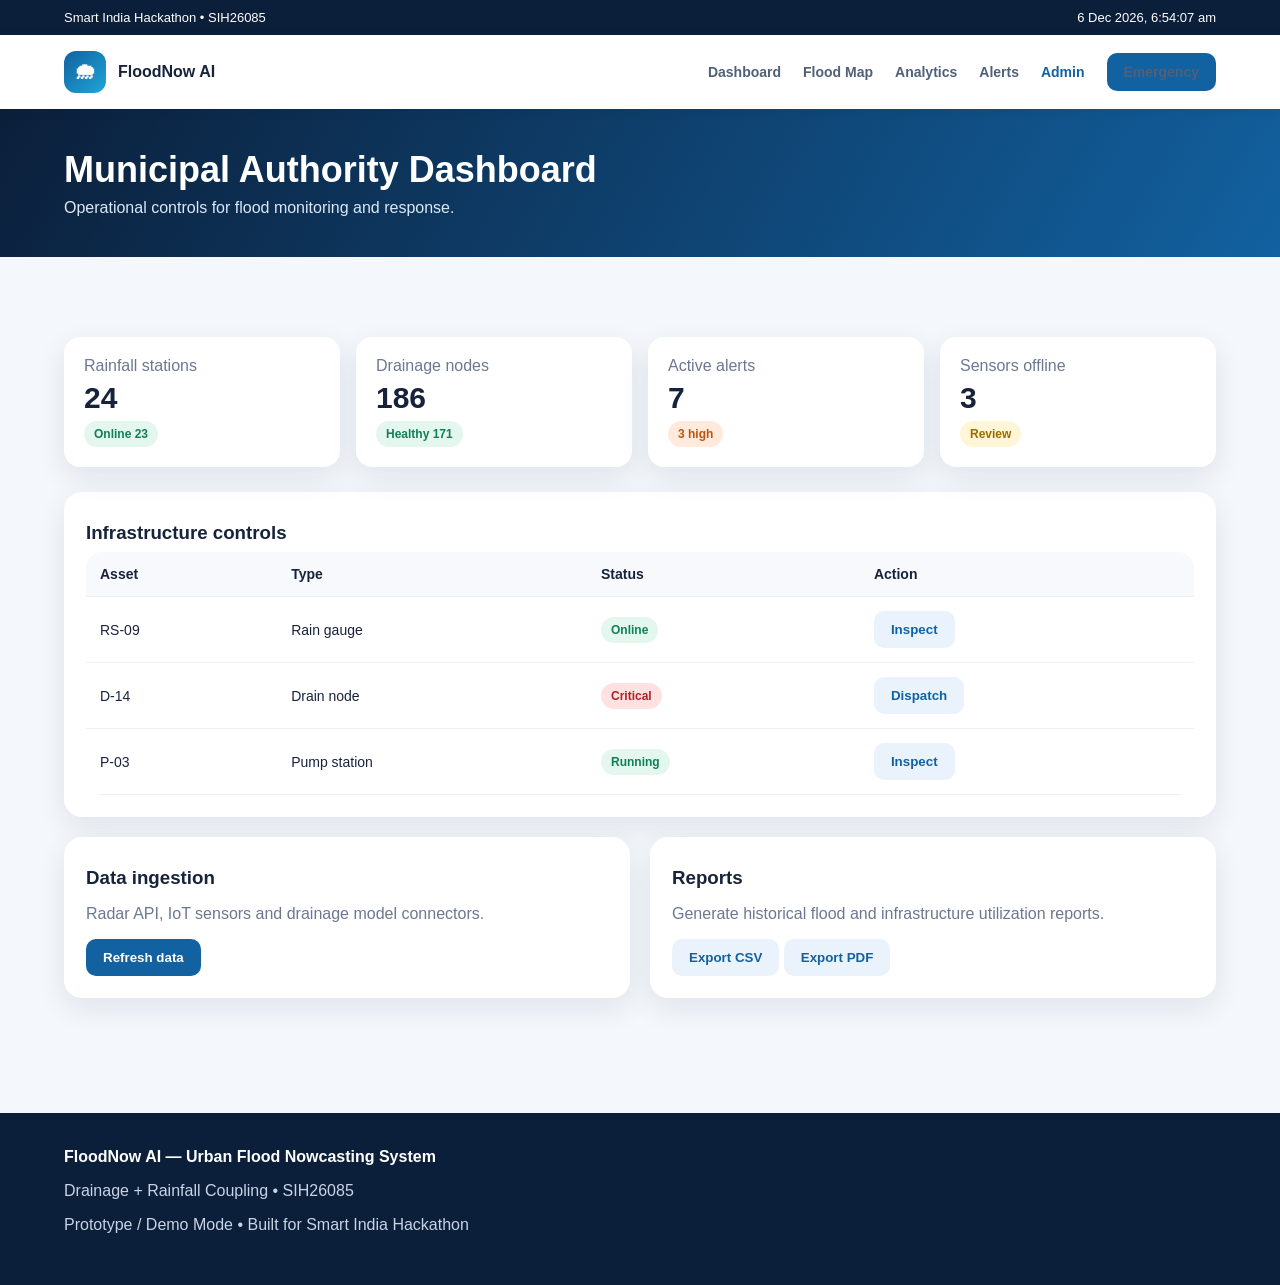
==== admin.html @ fef53462 "first commit" ====
<!doctype html><html lang="en"><head><meta charset="utf-8"><meta name="viewport" content="width=device-width,initial-scale=1"><title>Admin Dashboard | FloodNow AI</title><link rel="stylesheet" href="styles.css"></head><body>
<div class="topbar"><span>Smart India Hackathon • SIH26085</span><span data-clock></span></div>
<nav class="navbar"><a class="brand" href="index.html"><span class="brand-mark">🌧</span><span>FloodNow AI</span></a>
<div class="navlinks">
<a class="" href="dashboard.html">Dashboard</a>
<a class="" href="map.html">Flood Map</a>
<a class="" href="analytics.html">Analytics</a>
<a class="" href="alerts.html">Alerts</a>
<a class="active" href="admin.html">Admin</a>
<a class="btn" href="emergency.html">Emergency</a></div></nav>

<div class="page-head"><div class="container"><h1>Municipal Authority Dashboard</h1><p>Operational controls for flood monitoring and response.</p></div></div>
<main class="container section"><div class="stats"><div class="stat"><span class="muted">Rainfall stations</span><div class="value">24</div><span class="badge low">Online 23</span></div><div class="stat"><span class="muted">Drainage nodes</span><div class="value">186</div><span class="badge low">Healthy 171</span></div><div class="stat"><span class="muted">Active alerts</span><div class="value">7</div><span class="badge high">3 high</span></div><div class="stat"><span class="muted">Sensors offline</span><div class="value">3</div><span class="badge moderate">Review</span></div></div>
<div class="card"><h3>Infrastructure controls</h3><table class="table"><tr><th>Asset</th><th>Type</th><th>Status</th><th>Action</th></tr><tr><td>RS-09</td><td>Rain gauge</td><td><span class="badge low">Online</span></td><td><button class="btn secondary">Inspect</button></td></tr><tr><td>D-14</td><td>Drain node</td><td><span class="badge critical">Critical</span></td><td><button class="btn secondary">Dispatch</button></td></tr><tr><td>P-03</td><td>Pump station</td><td><span class="badge low">Running</span></td><td><button class="btn secondary">Inspect</button></td></tr></table></div>
<div class="two" style="margin-top:20px"><div class="card"><h3>Data ingestion</h3><p class="muted">Radar API, IoT sensors and drainage model connectors.</p><button class="btn" data-refresh>Refresh data</button></div><div class="card"><h3>Reports</h3><p class="muted">Generate historical flood and infrastructure utilization reports.</p><button class="btn secondary">Export CSV</button> <button class="btn secondary">Export PDF</button></div></div></main>
<footer class="footer"><div class="container"><strong>FloodNow AI — Urban Flood Nowcasting System</strong><p>Drainage + Rainfall Coupling • SIH26085</p><p>Prototype / Demo Mode • Built for Smart India Hackathon</p></div></footer><script src="script.js"></script></body></html>
---- styles.css ----
:root{--navy:#0b1f3a;--blue:#1261a0;--cyan:#1ea7d7;--bg:#f4f7fb;--card:#fff;--text:#17233b;--muted:#6b7890;--green:#1fa774;--yellow:#e7ad21;--orange:#ee7b24;--red:#d83a3a;--shadow:0 10px 30px rgba(20,44,80,.09)}
*{box-sizing:border-box}body{margin:0;font-family:Inter,Segoe UI,Arial,sans-serif;background:var(--bg);color:var(--text)}a{text-decoration:none;color:inherit}.topbar{background:var(--navy);color:#fff;padding:10px 5%;display:flex;justify-content:space-between;font-size:13px}.navbar{background:#fff;display:flex;align-items:center;justify-content:space-between;padding:16px 5%;box-shadow:0 2px 12px #0000000d;position:sticky;top:0;z-index:20}.brand{display:flex;align-items:center;gap:12px;font-weight:800}.brand-mark{width:42px;height:42px;border-radius:12px;background:linear-gradient(135deg,var(--blue),var(--cyan));display:grid;place-items:center;color:#fff;font-size:22px}.navlinks{display:flex;gap:22px;align-items:center}.navlinks a{color:#506078;font-weight:600;font-size:14px}.navlinks a:hover,.navlinks .active{color:var(--blue)}.btn{display:inline-block;border:0;border-radius:10px;padding:11px 17px;background:var(--blue);color:#fff;font-weight:700;cursor:pointer}.btn.secondary{background:#eaf3fb;color:var(--blue)}.container{width:min(1180px,90%);margin:auto}.hero{padding:65px 0;display:grid;grid-template-columns:1.05fr .95fr;gap:40px;align-items:center}.eyebrow{color:var(--blue);font-weight:800;letter-spacing:.08em;text-transform:uppercase;font-size:13px}.hero h1{font-size:52px;line-height:1.05;margin:12px 0}.hero h1 span{color:var(--blue)}.hero p{font-size:18px;line-height:1.7;color:var(--muted)}.hero-actions{display:flex;gap:12px;margin-top:25px}.hero-art{background:#dceffc;border-radius:28px;padding:20px;box-shadow:var(--shadow)}.hero-art img{width:100%;display:block}.section{padding:55px 0}.section h2{font-size:32px;margin:0 0 10px}.section-lead{color:var(--muted);max-width:700px;line-height:1.6}.grid3{display:grid;grid-template-columns:repeat(3,1fr);gap:18px}.grid4{display:grid;grid-template-columns:repeat(4,1fr);gap:18px}.card{background:var(--card);border-radius:18px;padding:22px;box-shadow:var(--shadow)}.card h3{margin:8px 0}.icon{font-size:30px}.muted{color:var(--muted)}.page-head{background:linear-gradient(120deg,#0b1f3a,#1261a0);color:#fff;padding:40px 0}.page-head h1{margin:0 0 8px;font-size:36px}.page-head p{margin:0;color:#dce9f6}.stats{display:grid;grid-template-columns:repeat(4,1fr);gap:16px;margin:25px 0}.stat{background:#fff;padding:20px;border-radius:16px;box-shadow:var(--shadow)}.stat .value{font-size:30px;font-weight:800;margin:6px 0}.badge{display:inline-block;border-radius:999px;padding:6px 10px;font-size:12px;font-weight:800}.low{background:#e3f7ee;color:#137e58}.moderate{background:#fff5d7;color:#9a6c00}.high{background:#ffeadc;color:#bd5415}.critical{background:#ffe1e1;color:#ad2222}.layout{display:grid;grid-template-columns:2fr 1fr;gap:20px}.mapbox{min-height:430px;border-radius:18px;overflow:hidden;background:#d8ecf7 url('assets/city-map.svg') center/cover no-repeat;position:relative}.map-label{position:absolute;background:#fff;padding:9px 12px;border-radius:10px;box-shadow:var(--shadow);font-size:12px;font-weight:800}.l1{top:22%;left:18%}.l2{top:54%;left:48%}.l3{top:30%;right:15%}.l4{bottom:15%;left:30%}.table{width:100%;border-collapse:collapse;background:#fff;border-radius:16px;overflow:hidden}.table th,.table td{padding:14px;border-bottom:1px solid #edf0f5;text-align:left;font-size:14px}.table th{background:#f7f9fc}.bar{height:9px;background:#edf1f5;border-radius:99px;overflow:hidden}.bar span{display:block;height:100%;border-radius:99px;background:linear-gradient(90deg,var(--cyan),var(--blue))}.chart{height:230px;display:flex;align-items:end;gap:9px;padding:15px 5px;border-bottom:1px solid #e7ebf1}.barcol{flex:1;background:linear-gradient(to top,#1e79bd,#63c8e9);border-radius:7px 7px 0 0;min-height:12px;position:relative}.barcol small{position:absolute;top:-20px;width:100%;text-align:center;color:var(--muted)}.timeline{display:grid;grid-template-columns:repeat(4,1fr);gap:10px}.timebox{padding:18px;background:#f7f9fc;border-radius:14px;text-align:center}.timebox strong{display:block;font-size:24px;margin:8px}.alert{padding:16px;border-left:5px solid var(--orange);background:#fff;border-radius:12px;margin-bottom:12px;box-shadow:var(--shadow)}.alert.critical{border-left-color:var(--red);background:#fff}.footer{background:var(--navy);color:#c8d4e5;padding:35px 0;margin-top:60px}.footer strong{color:#fff}.two{display:grid;grid-template-columns:1fr 1fr;gap:20px}.feature-img{width:100%;border-radius:14px}.step{display:flex;gap:15px;align-items:flex-start}.step-num{min-width:34px;height:34px;border-radius:50%;background:#e6f3fb;color:var(--blue);display:grid;place-items:center;font-weight:800}.notice{background:#eaf5ff;border:1px solid #cde7fa;padding:15px;border-radius:12px;color:#20557d}.search{padding:11px 14px;border:1px solid #dbe2ec;border-radius:10px;width:100%}@media(max-width:900px){.hero,.layout,.two{grid-template-columns:1fr}.grid4{grid-template-columns:repeat(2,1fr)}.stats{grid-template-columns:repeat(2,1fr)}.navlinks{display:none}.hero h1{font-size:40px}}@media(max-width:560px){.grid3,.grid4,.stats{grid-template-columns:1fr}.hero{padding:35px 0}.hero-actions{flex-direction:column}}
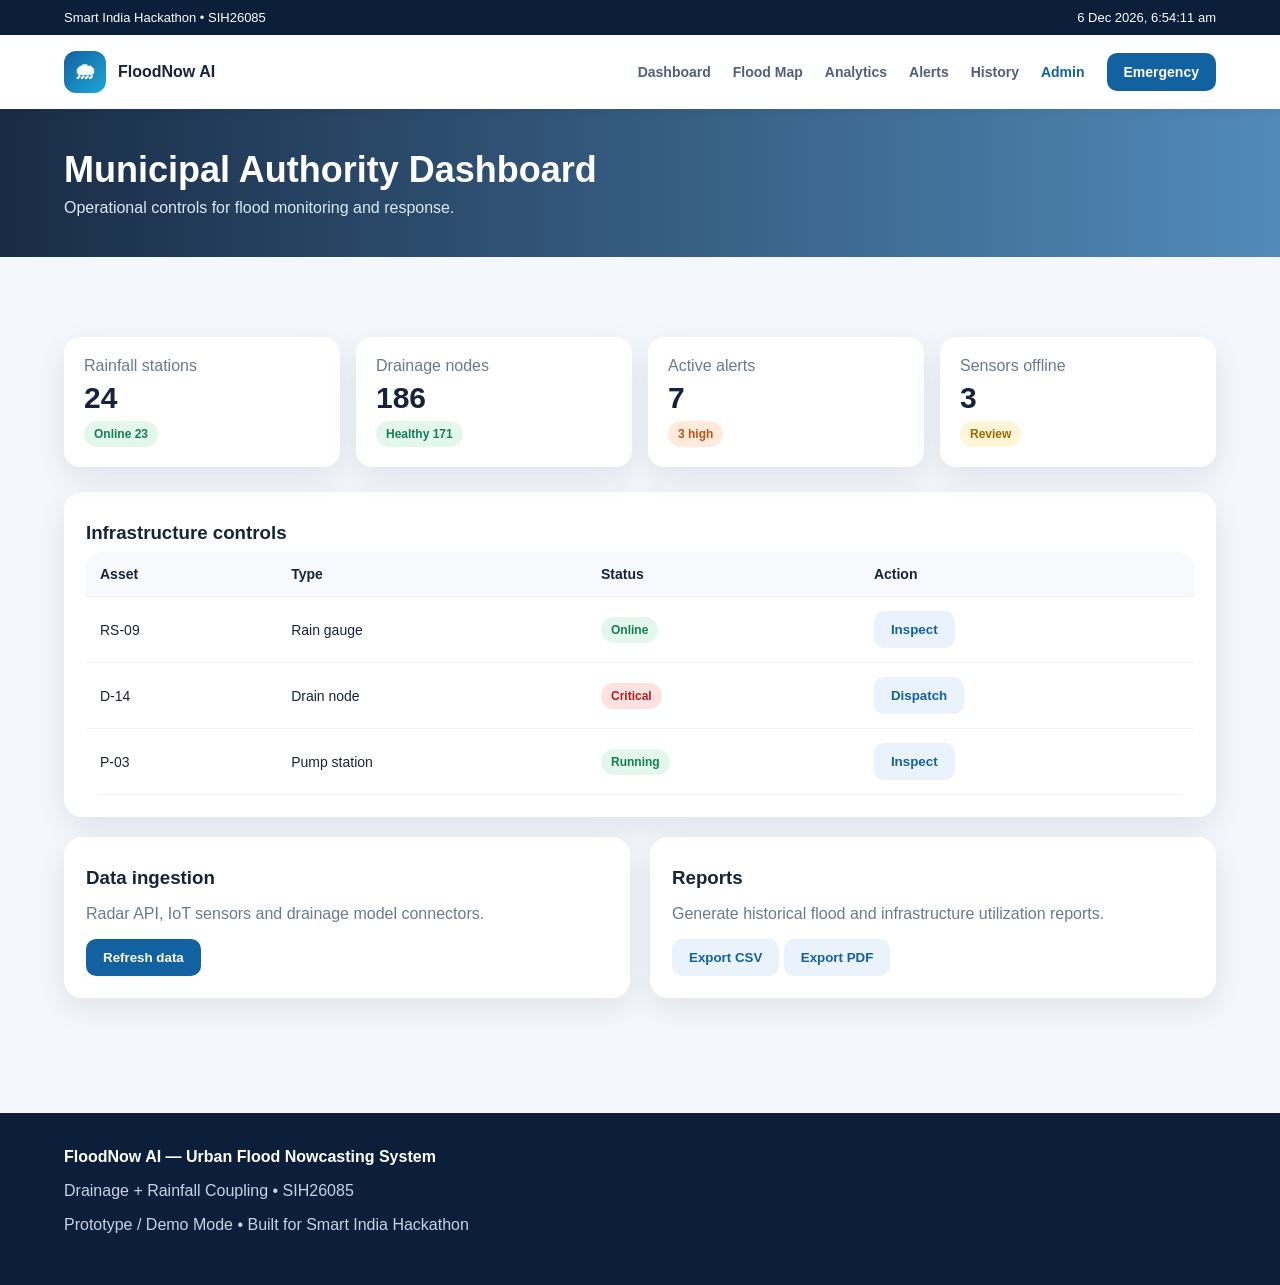
==== commit 6b55bd50: "Refactor HTML structure and improve accessibility across all pages; enhance JavaScript functionality" ====
--- a/admin.html
+++ b/admin.html
@@ -1,16 +1,122 @@
-<!doctype html><html lang="en"><head><meta charset="utf-8"><meta name="viewport" content="width=device-width,initial-scale=1"><title>Admin Dashboard | FloodNow AI</title><link rel="stylesheet" href="styles.css"></head><body>
-<div class="topbar"><span>Smart India Hackathon • SIH26085</span><span data-clock></span></div>
-<nav class="navbar"><a class="brand" href="index.html"><span class="brand-mark">🌧</span><span>FloodNow AI</span></a>
-<div class="navlinks">
-<a class="" href="dashboard.html">Dashboard</a>
-<a class="" href="map.html">Flood Map</a>
-<a class="" href="analytics.html">Analytics</a>
-<a class="" href="alerts.html">Alerts</a>
-<a class="active" href="admin.html">Admin</a>
-<a class="btn" href="emergency.html">Emergency</a></div></nav>
+<!doctype html>
+<html lang="en">
+	<head>
+		<meta charset="utf-8" />
+		<meta name="viewport" content="width=device-width,initial-scale=1" />
+		<title>Admin Dashboard | FloodNow AI</title>
+		<link rel="stylesheet" href="styles.css" />
+	</head>
+	<body>
+		<div class="topbar">
+			<span>Smart India Hackathon • SIH26085</span
+			><span data-clock></span>
+		</div>
+		<nav class="navbar">
+			<a class="brand" href="index.html"
+				><span class="brand-mark">🌧</span><span>FloodNow AI</span></a
+			><button
+				class="menu-button"
+				data-menu
+				aria-label="Open navigation"
+				aria-expanded="false"
+			>
+				☰
+			</button>
+			<div class="navlinks">
+				<a class="" href="dashboard.html">Dashboard</a>
+				<a class="" href="map.html">Flood Map</a>
+				<a class="" href="analytics.html">Analytics</a>
+				<a class="" href="alerts.html">Alerts</a
+				><a class="" href="history.html">History</a>
+				<a class="active" href="admin.html">Admin</a>
+				<a class="btn" href="emergency.html">Emergency</a>
+			</div>
+		</nav>
 
-<div class="page-head"><div class="container"><h1>Municipal Authority Dashboard</h1><p>Operational controls for flood monitoring and response.</p></div></div>
-<main class="container section"><div class="stats"><div class="stat"><span class="muted">Rainfall stations</span><div class="value">24</div><span class="badge low">Online 23</span></div><div class="stat"><span class="muted">Drainage nodes</span><div class="value">186</div><span class="badge low">Healthy 171</span></div><div class="stat"><span class="muted">Active alerts</span><div class="value">7</div><span class="badge high">3 high</span></div><div class="stat"><span class="muted">Sensors offline</span><div class="value">3</div><span class="badge moderate">Review</span></div></div>
-<div class="card"><h3>Infrastructure controls</h3><table class="table"><tr><th>Asset</th><th>Type</th><th>Status</th><th>Action</th></tr><tr><td>RS-09</td><td>Rain gauge</td><td><span class="badge low">Online</span></td><td><button class="btn secondary">Inspect</button></td></tr><tr><td>D-14</td><td>Drain node</td><td><span class="badge critical">Critical</span></td><td><button class="btn secondary">Dispatch</button></td></tr><tr><td>P-03</td><td>Pump station</td><td><span class="badge low">Running</span></td><td><button class="btn secondary">Inspect</button></td></tr></table></div>
-<div class="two" style="margin-top:20px"><div class="card"><h3>Data ingestion</h3><p class="muted">Radar API, IoT sensors and drainage model connectors.</p><button class="btn" data-refresh>Refresh data</button></div><div class="card"><h3>Reports</h3><p class="muted">Generate historical flood and infrastructure utilization reports.</p><button class="btn secondary">Export CSV</button> <button class="btn secondary">Export PDF</button></div></div></main>
-<footer class="footer"><div class="container"><strong>FloodNow AI — Urban Flood Nowcasting System</strong><p>Drainage + Rainfall Coupling • SIH26085</p><p>Prototype / Demo Mode • Built for Smart India Hackathon</p></div></footer><script src="script.js"></script></body></html>+		<div class="page-head">
+			<div class="container">
+				<h1>Municipal Authority Dashboard</h1>
+				<p>Operational controls for flood monitoring and response.</p>
+			</div>
+		</div>
+		<main class="container section">
+			<div class="stats">
+				<div class="stat">
+					<span class="muted">Rainfall stations</span>
+					<div class="value">24</div>
+					<span class="badge low">Online 23</span>
+				</div>
+				<div class="stat">
+					<span class="muted">Drainage nodes</span>
+					<div class="value">186</div>
+					<span class="badge low">Healthy 171</span>
+				</div>
+				<div class="stat">
+					<span class="muted">Active alerts</span>
+					<div class="value">7</div>
+					<span class="badge high">3 high</span>
+				</div>
+				<div class="stat">
+					<span class="muted">Sensors offline</span>
+					<div class="value">3</div>
+					<span class="badge moderate">Review</span>
+				</div>
+			</div>
+			<div class="card">
+				<h3>Infrastructure controls</h3>
+				<table class="table">
+					<tr>
+						<th>Asset</th>
+						<th>Type</th>
+						<th>Status</th>
+						<th>Action</th>
+					</tr>
+					<tr>
+						<td>RS-09</td>
+						<td>Rain gauge</td>
+						<td><span class="badge low">Online</span></td>
+						<td><button class="btn secondary">Inspect</button></td>
+					</tr>
+					<tr>
+						<td>D-14</td>
+						<td>Drain node</td>
+						<td><span class="badge critical">Critical</span></td>
+						<td><button class="btn secondary">Dispatch</button></td>
+					</tr>
+					<tr>
+						<td>P-03</td>
+						<td>Pump station</td>
+						<td><span class="badge low">Running</span></td>
+						<td><button class="btn secondary">Inspect</button></td>
+					</tr>
+				</table>
+			</div>
+			<div class="two" style="margin-top: 20px">
+				<div class="card">
+					<h3>Data ingestion</h3>
+					<p class="muted">
+						Radar API, IoT sensors and drainage model connectors.
+					</p>
+					<button class="btn" data-refresh>Refresh data</button>
+				</div>
+				<div class="card">
+					<h3>Reports</h3>
+					<p class="muted">
+						Generate historical flood and infrastructure utilization
+						reports.
+					</p>
+					<button class="btn secondary">Export CSV</button>
+					<button class="btn secondary">Export PDF</button>
+				</div>
+			</div>
+		</main>
+		<footer class="footer">
+			<div class="container">
+				<strong>FloodNow AI — Urban Flood Nowcasting System</strong>
+				<p>Drainage + Rainfall Coupling • SIH26085</p>
+				<p>Prototype / Demo Mode • Built for Smart India Hackathon</p>
+			</div>
+		</footer>
+		<script src="script.js"></script>
+	</body>
+</html>
--- a/styles.css
+++ b/styles.css
@@ -1,3 +1,481 @@
-
-:root{--navy:#0b1f3a;--blue:#1261a0;--cyan:#1ea7d7;--bg:#f4f7fb;--card:#fff;--text:#17233b;--muted:#6b7890;--green:#1fa774;--yellow:#e7ad21;--orange:#ee7b24;--red:#d83a3a;--shadow:0 10px 30px rgba(20,44,80,.09)}
-*{box-sizing:border-box}body{margin:0;font-family:Inter,Segoe UI,Arial,sans-serif;background:var(--bg);color:var(--text)}a{text-decoration:none;color:inherit}.topbar{background:var(--navy);color:#fff;padding:10px 5%;display:flex;justify-content:space-between;font-size:13px}.navbar{background:#fff;display:flex;align-items:center;justify-content:space-between;padding:16px 5%;box-shadow:0 2px 12px #0000000d;position:sticky;top:0;z-index:20}.brand{display:flex;align-items:center;gap:12px;font-weight:800}.brand-mark{width:42px;height:42px;border-radius:12px;background:linear-gradient(135deg,var(--blue),var(--cyan));display:grid;place-items:center;color:#fff;font-size:22px}.navlinks{display:flex;gap:22px;align-items:center}.navlinks a{color:#506078;font-weight:600;font-size:14px}.navlinks a:hover,.navlinks .active{color:var(--blue)}.btn{display:inline-block;border:0;border-radius:10px;padding:11px 17px;background:var(--blue);color:#fff;font-weight:700;cursor:pointer}.btn.secondary{background:#eaf3fb;color:var(--blue)}.container{width:min(1180px,90%);margin:auto}.hero{padding:65px 0;display:grid;grid-template-columns:1.05fr .95fr;gap:40px;align-items:center}.eyebrow{color:var(--blue);font-weight:800;letter-spacing:.08em;text-transform:uppercase;font-size:13px}.hero h1{font-size:52px;line-height:1.05;margin:12px 0}.hero h1 span{color:var(--blue)}.hero p{font-size:18px;line-height:1.7;color:var(--muted)}.hero-actions{display:flex;gap:12px;margin-top:25px}.hero-art{background:#dceffc;border-radius:28px;padding:20px;box-shadow:var(--shadow)}.hero-art img{width:100%;display:block}.section{padding:55px 0}.section h2{font-size:32px;margin:0 0 10px}.section-lead{color:var(--muted);max-width:700px;line-height:1.6}.grid3{display:grid;grid-template-columns:repeat(3,1fr);gap:18px}.grid4{display:grid;grid-template-columns:repeat(4,1fr);gap:18px}.card{background:var(--card);border-radius:18px;padding:22px;box-shadow:var(--shadow)}.card h3{margin:8px 0}.icon{font-size:30px}.muted{color:var(--muted)}.page-head{background:linear-gradient(120deg,#0b1f3a,#1261a0);color:#fff;padding:40px 0}.page-head h1{margin:0 0 8px;font-size:36px}.page-head p{margin:0;color:#dce9f6}.stats{display:grid;grid-template-columns:repeat(4,1fr);gap:16px;margin:25px 0}.stat{background:#fff;padding:20px;border-radius:16px;box-shadow:var(--shadow)}.stat .value{font-size:30px;font-weight:800;margin:6px 0}.badge{display:inline-block;border-radius:999px;padding:6px 10px;font-size:12px;font-weight:800}.low{background:#e3f7ee;color:#137e58}.moderate{background:#fff5d7;color:#9a6c00}.high{background:#ffeadc;color:#bd5415}.critical{background:#ffe1e1;color:#ad2222}.layout{display:grid;grid-template-columns:2fr 1fr;gap:20px}.mapbox{min-height:430px;border-radius:18px;overflow:hidden;background:#d8ecf7 url('assets/city-map.svg') center/cover no-repeat;position:relative}.map-label{position:absolute;background:#fff;padding:9px 12px;border-radius:10px;box-shadow:var(--shadow);font-size:12px;font-weight:800}.l1{top:22%;left:18%}.l2{top:54%;left:48%}.l3{top:30%;right:15%}.l4{bottom:15%;left:30%}.table{width:100%;border-collapse:collapse;background:#fff;border-radius:16px;overflow:hidden}.table th,.table td{padding:14px;border-bottom:1px solid #edf0f5;text-align:left;font-size:14px}.table th{background:#f7f9fc}.bar{height:9px;background:#edf1f5;border-radius:99px;overflow:hidden}.bar span{display:block;height:100%;border-radius:99px;background:linear-gradient(90deg,var(--cyan),var(--blue))}.chart{height:230px;display:flex;align-items:end;gap:9px;padding:15px 5px;border-bottom:1px solid #e7ebf1}.barcol{flex:1;background:linear-gradient(to top,#1e79bd,#63c8e9);border-radius:7px 7px 0 0;min-height:12px;position:relative}.barcol small{position:absolute;top:-20px;width:100%;text-align:center;color:var(--muted)}.timeline{display:grid;grid-template-columns:repeat(4,1fr);gap:10px}.timebox{padding:18px;background:#f7f9fc;border-radius:14px;text-align:center}.timebox strong{display:block;font-size:24px;margin:8px}.alert{padding:16px;border-left:5px solid var(--orange);background:#fff;border-radius:12px;margin-bottom:12px;box-shadow:var(--shadow)}.alert.critical{border-left-color:var(--red);background:#fff}.footer{background:var(--navy);color:#c8d4e5;padding:35px 0;margin-top:60px}.footer strong{color:#fff}.two{display:grid;grid-template-columns:1fr 1fr;gap:20px}.feature-img{width:100%;border-radius:14px}.step{display:flex;gap:15px;align-items:flex-start}.step-num{min-width:34px;height:34px;border-radius:50%;background:#e6f3fb;color:var(--blue);display:grid;place-items:center;font-weight:800}.notice{background:#eaf5ff;border:1px solid #cde7fa;padding:15px;border-radius:12px;color:#20557d}.search{padding:11px 14px;border:1px solid #dbe2ec;border-radius:10px;width:100%}@media(max-width:900px){.hero,.layout,.two{grid-template-columns:1fr}.grid4{grid-template-columns:repeat(2,1fr)}.stats{grid-template-columns:repeat(2,1fr)}.navlinks{display:none}.hero h1{font-size:40px}}@media(max-width:560px){.grid3,.grid4,.stats{grid-template-columns:1fr}.hero{padding:35px 0}.hero-actions{flex-direction:column}}
+:root {
+	--navy: #0b1f3a;
+	--blue: #1261a0;
+	--cyan: #1ea7d7;
+	--bg: #f4f7fb;
+	--card: #fff;
+	--text: #17233b;
+	--muted: #6b7890;
+	--green: #1fa774;
+	--yellow: #e7ad21;
+	--orange: #ee7b24;
+	--red: #d83a3a;
+	--shadow: 0 10px 30px rgba(20, 44, 80, 0.09);
+}
+* {
+	box-sizing: border-box;
+}
+body {
+	margin: 0;
+	font-family:
+		Inter,
+		Segoe UI,
+		Arial,
+		sans-serif;
+	background: var(--bg);
+	color: var(--text);
+}
+a {
+	text-decoration: none;
+	color: inherit;
+}
+.topbar {
+	background: var(--navy);
+	color: #fff;
+	padding: 10px 5%;
+	display: flex;
+	justify-content: space-between;
+	font-size: 13px;
+}
+.navbar {
+	background: #fff;
+	display: flex;
+	align-items: center;
+	justify-content: space-between;
+	padding: 16px 5%;
+	box-shadow: 0 2px 12px #0000000d;
+	position: sticky;
+	top: 0;
+	z-index: 20;
+}
+.brand {
+	display: flex;
+	align-items: center;
+	gap: 12px;
+	font-weight: 800;
+}
+.brand-mark {
+	width: 42px;
+	height: 42px;
+	border-radius: 12px;
+	background: linear-gradient(135deg, var(--blue), var(--cyan));
+	display: grid;
+	place-items: center;
+	color: #fff;
+	font-size: 22px;
+}
+.navlinks {
+	display: flex;
+	gap: 22px;
+	align-items: center;
+}
+.navlinks a {
+	color: #506078;
+	font-weight: 600;
+	font-size: 14px;
+}
+.navlinks a:hover,
+.navlinks .active {
+	color: var(--blue);
+}
+.navlinks a.btn {
+	color: #fff;
+}
+.btn {
+	display: inline-block;
+	border: 0;
+	border-radius: 10px;
+	padding: 11px 17px;
+	background: var(--blue);
+	color: #fff;
+	font-weight: 700;
+	cursor: pointer;
+}
+.btn.secondary {
+	background: #eaf3fb;
+	color: var(--blue);
+}
+.container {
+	width: min(1180px, 90%);
+	margin: auto;
+}
+.hero {
+	padding: 65px 0;
+	display: grid;
+	grid-template-columns: 1.05fr 0.95fr;
+	gap: 40px;
+	align-items: center;
+}
+.eyebrow {
+	color: var(--blue);
+	font-weight: 800;
+	letter-spacing: 0.08em;
+	text-transform: uppercase;
+	font-size: 13px;
+}
+.hero h1 {
+	font-size: 52px;
+	line-height: 1.05;
+	margin: 12px 0;
+}
+.hero h1 span {
+	color: var(--blue);
+}
+.hero p {
+	font-size: 18px;
+	line-height: 1.7;
+	color: var(--muted);
+}
+.hero-actions {
+	display: flex;
+	gap: 12px;
+	margin-top: 25px;
+}
+.hero-art {
+	background: #dceffc;
+	border-radius: 28px;
+	padding: 20px;
+	box-shadow: var(--shadow);
+}
+.hero-art img {
+	width: 100%;
+	display: block;
+}
+.section {
+	padding: 55px 0;
+}
+.section h2 {
+	font-size: 32px;
+	margin: 0 0 10px;
+}
+.section-lead {
+	color: var(--muted);
+	max-width: 700px;
+	line-height: 1.6;
+}
+.grid3 {
+	display: grid;
+	grid-template-columns: repeat(3, 1fr);
+	gap: 18px;
+}
+.grid4 {
+	display: grid;
+	grid-template-columns: repeat(4, 1fr);
+	gap: 18px;
+}
+.card {
+	background: var(--card);
+	border-radius: 18px;
+	padding: 22px;
+	box-shadow: var(--shadow);
+}
+.card h3 {
+	margin: 8px 0;
+}
+.icon {
+	font-size: 30px;
+}
+.muted {
+	color: var(--muted);
+}
+.page-head {
+	background:
+		linear-gradient(90deg, rgba(11, 31, 58, 0.94), rgba(18, 97, 160, 0.72)),
+		url('https://images.unsplash.com/photo-1547683905-f686c7f17ab2?auto=format&fit=crop&w=1800&q=80')
+			center/cover;
+	color: #fff;
+	padding: 40px 0;
+}
+.page-head h1 {
+	margin: 0 0 8px;
+	font-size: 36px;
+}
+.page-head p {
+	margin: 0;
+	color: #dce9f6;
+}
+.stats {
+	display: grid;
+	grid-template-columns: repeat(4, 1fr);
+	gap: 16px;
+	margin: 25px 0;
+}
+.stat {
+	background: #fff;
+	padding: 20px;
+	border-radius: 16px;
+	box-shadow: var(--shadow);
+}
+.stat .value {
+	font-size: 30px;
+	font-weight: 800;
+	margin: 6px 0;
+}
+.badge {
+	display: inline-block;
+	border-radius: 999px;
+	padding: 6px 10px;
+	font-size: 12px;
+	font-weight: 800;
+}
+.low {
+	background: #e3f7ee;
+	color: #137e58;
+}
+.moderate {
+	background: #fff5d7;
+	color: #9a6c00;
+}
+.high {
+	background: #ffeadc;
+	color: #bd5415;
+}
+.critical {
+	background: #ffe1e1;
+	color: #ad2222;
+}
+.layout {
+	display: grid;
+	grid-template-columns: 2fr 1fr;
+	gap: 20px;
+}
+.mapbox {
+	min-height: 430px;
+	border-radius: 18px;
+	overflow: hidden;
+	background: #d8ecf7 url('assets/city-map.svg') center/cover no-repeat;
+	position: relative;
+}
+.map-label {
+	position: absolute;
+	background: #fff;
+	padding: 9px 12px;
+	border-radius: 10px;
+	box-shadow: var(--shadow);
+	font-size: 12px;
+	font-weight: 800;
+}
+.l1 {
+	top: 22%;
+	left: 18%;
+}
+.l2 {
+	top: 54%;
+	left: 48%;
+}
+.l3 {
+	top: 30%;
+	right: 15%;
+}
+.l4 {
+	bottom: 15%;
+	left: 30%;
+}
+.table {
+	width: 100%;
+	border-collapse: collapse;
+	background: #fff;
+	border-radius: 16px;
+	overflow: hidden;
+}
+.table th,
+.table td {
+	padding: 14px;
+	border-bottom: 1px solid #edf0f5;
+	text-align: left;
+	font-size: 14px;
+}
+.table th {
+	background: #f7f9fc;
+}
+.bar {
+	height: 9px;
+	background: #edf1f5;
+	border-radius: 99px;
+	overflow: hidden;
+}
+.bar span {
+	display: block;
+	height: 100%;
+	border-radius: 99px;
+	background: linear-gradient(90deg, var(--cyan), var(--blue));
+}
+.chart {
+	height: 230px;
+	display: flex;
+	align-items: end;
+	gap: 9px;
+	padding: 15px 5px;
+	border-bottom: 1px solid #e7ebf1;
+}
+.barcol {
+	flex: 1;
+	background: linear-gradient(to top, #1e79bd, #63c8e9);
+	border-radius: 7px 7px 0 0;
+	min-height: 12px;
+	position: relative;
+}
+.barcol small {
+	position: absolute;
+	top: -20px;
+	width: 100%;
+	text-align: center;
+	color: var(--muted);
+}
+.timeline {
+	display: grid;
+	grid-template-columns: repeat(4, 1fr);
+	gap: 10px;
+}
+.timebox {
+	padding: 18px;
+	background: #f7f9fc;
+	border-radius: 14px;
+	text-align: center;
+}
+.timebox strong {
+	display: block;
+	font-size: 24px;
+	margin: 8px;
+}
+.alert {
+	padding: 16px;
+	border-left: 5px solid var(--orange);
+	background: #fff;
+	border-radius: 12px;
+	margin-bottom: 12px;
+	box-shadow: var(--shadow);
+}
+.alert.critical {
+	border-left-color: var(--red);
+	background: #fff;
+}
+.footer {
+	background: var(--navy);
+	color: #c8d4e5;
+	padding: 35px 0;
+	margin-top: 60px;
+}
+.footer strong {
+	color: #fff;
+}
+.two {
+	display: grid;
+	grid-template-columns: 1fr 1fr;
+	gap: 20px;
+}
+.feature-img {
+	width: 100%;
+	border-radius: 14px;
+}
+.context-photo {
+	display: block;
+	width: 100%;
+	height: 230px;
+	object-fit: cover;
+	border-radius: 14px;
+}
+.step {
+	display: flex;
+	gap: 15px;
+	align-items: flex-start;
+}
+.step-num {
+	min-width: 34px;
+	height: 34px;
+	border-radius: 50%;
+	background: #e6f3fb;
+	color: var(--blue);
+	display: grid;
+	place-items: center;
+	font-weight: 800;
+}
+.notice {
+	background: #eaf5ff;
+	border: 1px solid #cde7fa;
+	padding: 15px;
+	border-radius: 12px;
+	color: #20557d;
+}
+.search {
+	padding: 11px 14px;
+	border: 1px solid #dbe2ec;
+	border-radius: 10px;
+	width: 100%;
+}
+.menu-button {
+	display: none;
+	border: 0;
+	background: transparent;
+	color: var(--blue);
+	font-size: 25px;
+	cursor: pointer;
+}
+@media (max-width: 900px) {
+	.hero,
+	.layout,
+	.two {
+		grid-template-columns: 1fr;
+	}
+	.grid4 {
+		grid-template-columns: repeat(2, 1fr);
+	}
+	.stats {
+		grid-template-columns: repeat(2, 1fr);
+	}
+	.hero h1 {
+		font-size: 40px;
+	}
+	.menu-button {
+		display: block;
+	}
+	.navlinks {
+		display: none;
+		position: absolute;
+		top: 75px;
+		left: 0;
+		right: 0;
+		background: #fff;
+		padding: 15px 5%;
+		box-shadow: var(--shadow);
+		flex-direction: column;
+		align-items: stretch;
+		gap: 14px;
+	}
+	.navlinks.open {
+		display: flex;
+	}
+	.navlinks .btn {
+		text-align: center;
+	}
+}
+.sr-only {
+	position: absolute;
+	width: 1px;
+	height: 1px;
+	padding: 0;
+	margin: -1px;
+	overflow: hidden;
+	clip: rect(0, 0, 0, 0);
+	white-space: nowrap;
+	border: 0;
+}
+button:focus-visible,
+a:focus-visible,
+input:focus-visible {
+	outline: 3px solid var(--cyan);
+	outline-offset: 2px;
+}
+@media (max-width: 560px) {
+	.grid3,
+	.grid4,
+	.stats {
+		grid-template-columns: 1fr;
+	}
+	.hero {
+		padding: 35px 0;
+	}
+	.hero-actions {
+		flex-direction: column;
+	}
+}
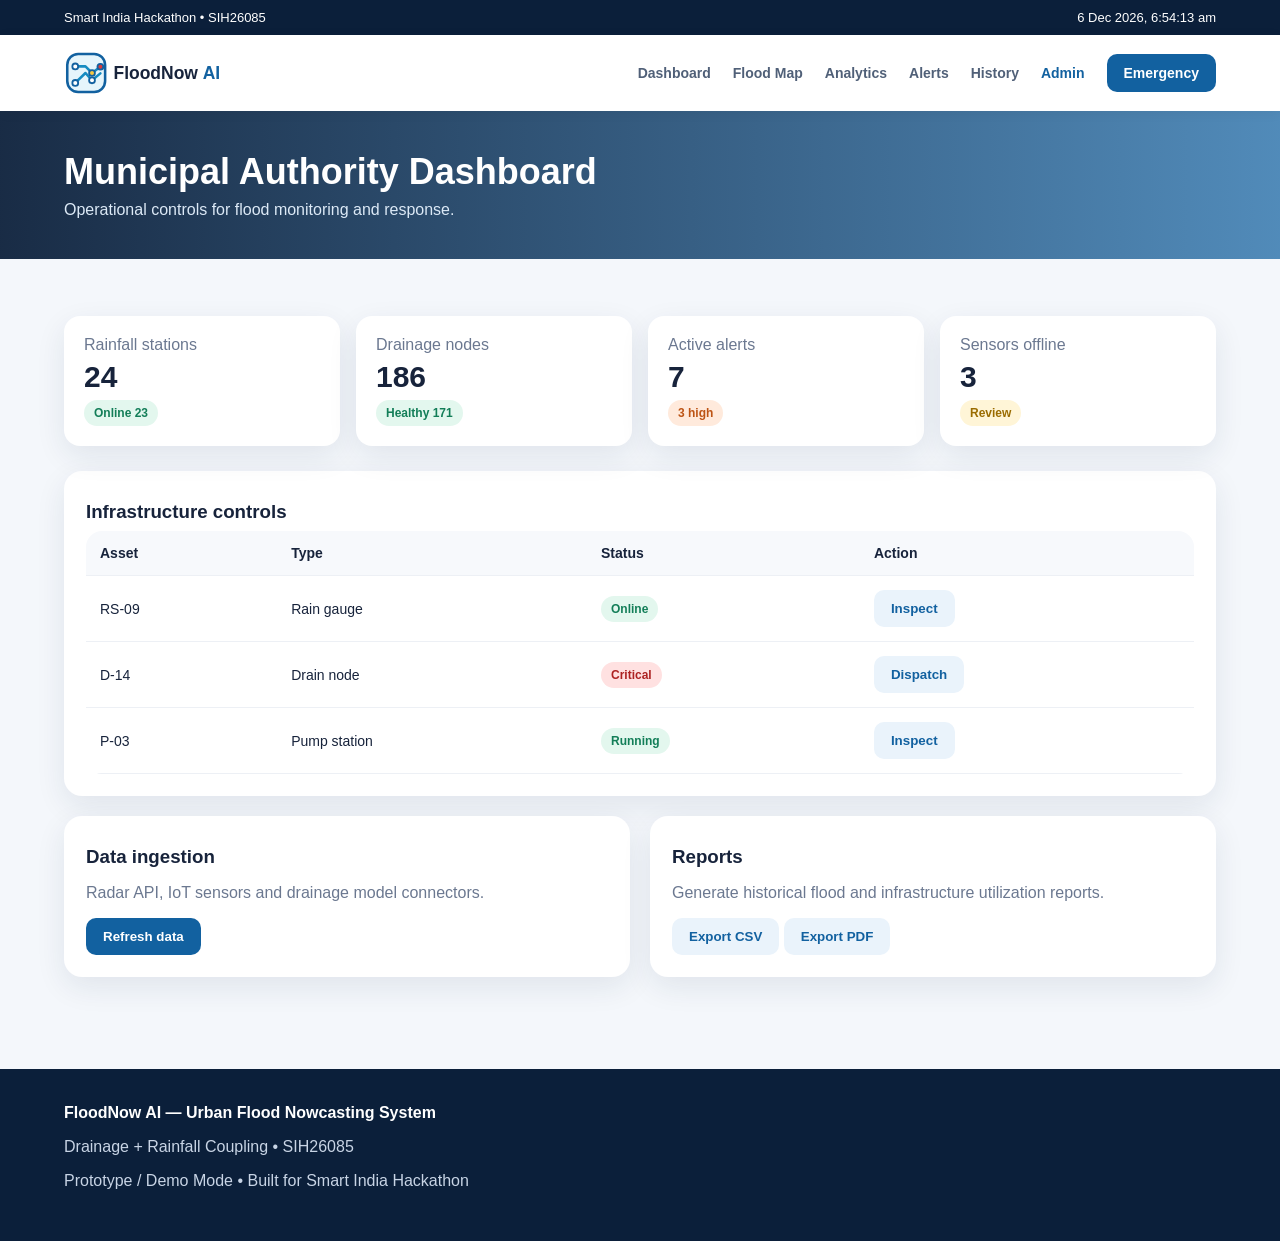
==== commit b81195e3: "updated the logo and added the images in index.html file" ====
--- a/admin.html
+++ b/admin.html
@@ -13,7 +13,10 @@
 		</div>
 		<nav class="navbar">
 			<a class="brand" href="index.html"
-				><span class="brand-mark">🌧</span><span>FloodNow AI</span></a
+				><img
+					class="brand-mark"
+					src="assets/logo-network.svg"
+					alt="FloodNow AI drainage network logo" /></a
 			><button
 				class="menu-button"
 				data-menu
--- a/styles.css
+++ b/styles.css
@@ -55,14 +55,11 @@
 	font-weight: 800;
 }
 .brand-mark {
-	width: 42px;
-	height: 42px;
-	border-radius: 12px;
-	background: linear-gradient(135deg, var(--blue), var(--cyan));
-	display: grid;
-	place-items: center;
-	color: #fff;
-	font-size: 22px;
+	width: 190px;
+	height: 44px;
+	display: block;
+	flex: 0 0 auto;
+	object-fit: contain;
 }
 .navlinks {
 	display: flex;
@@ -142,7 +139,7 @@
 	display: block;
 }
 .section {
-	padding: 55px 0;
+	padding: 32px 0;
 }
 .section h2 {
 	font-size: 32px;
@@ -159,6 +156,11 @@
 	gap: 18px;
 }
 .grid4 {
+	display: grid;
+	grid-template-columns: repeat(4, 1fr);
+	gap: 18px;
+}
+.intelligence-grid {
 	display: grid;
 	grid-template-columns: repeat(4, 1fr);
 	gap: 18px;
@@ -368,11 +370,39 @@
 	width: 100%;
 	border-radius: 14px;
 }
+.gallery-grid {
+	display: grid;
+	grid-template-columns: repeat(3, 1fr);
+	gap: 18px;
+	margin-top: 25px;
+}
+.gallery-item {
+	margin: 0;
+	background: var(--card);
+	border-radius: 18px;
+	padding: 12px;
+	box-shadow: var(--shadow);
+}
+.gallery-item img {
+	display: block;
+	width: 100%;
+	height: 210px;
+	object-fit: cover;
+	border-radius: 12px;
+}
+.gallery-item figcaption {
+	padding: 14px 8px 6px;
+	color: var(--text);
+	font-weight: 700;
+	line-height: 1.4;
+}
 .context-photo {
 	display: block;
 	width: 100%;
-	height: 230px;
+	height: clamp(280px, 32vw, 500px);
 	object-fit: cover;
+	object-position: center;
+	background: #dff3ff;
 	border-radius: 14px;
 }
 .step {
@@ -418,6 +448,9 @@
 		grid-template-columns: 1fr;
 	}
 	.grid4 {
+		grid-template-columns: repeat(2, 1fr);
+	}
+	.intelligence-grid {
 		grid-template-columns: repeat(2, 1fr);
 	}
 	.stats {
@@ -469,6 +502,8 @@
 @media (max-width: 560px) {
 	.grid3,
 	.grid4,
+	.intelligence-grid,
+	.gallery-grid,
 	.stats {
 		grid-template-columns: 1fr;
 	}
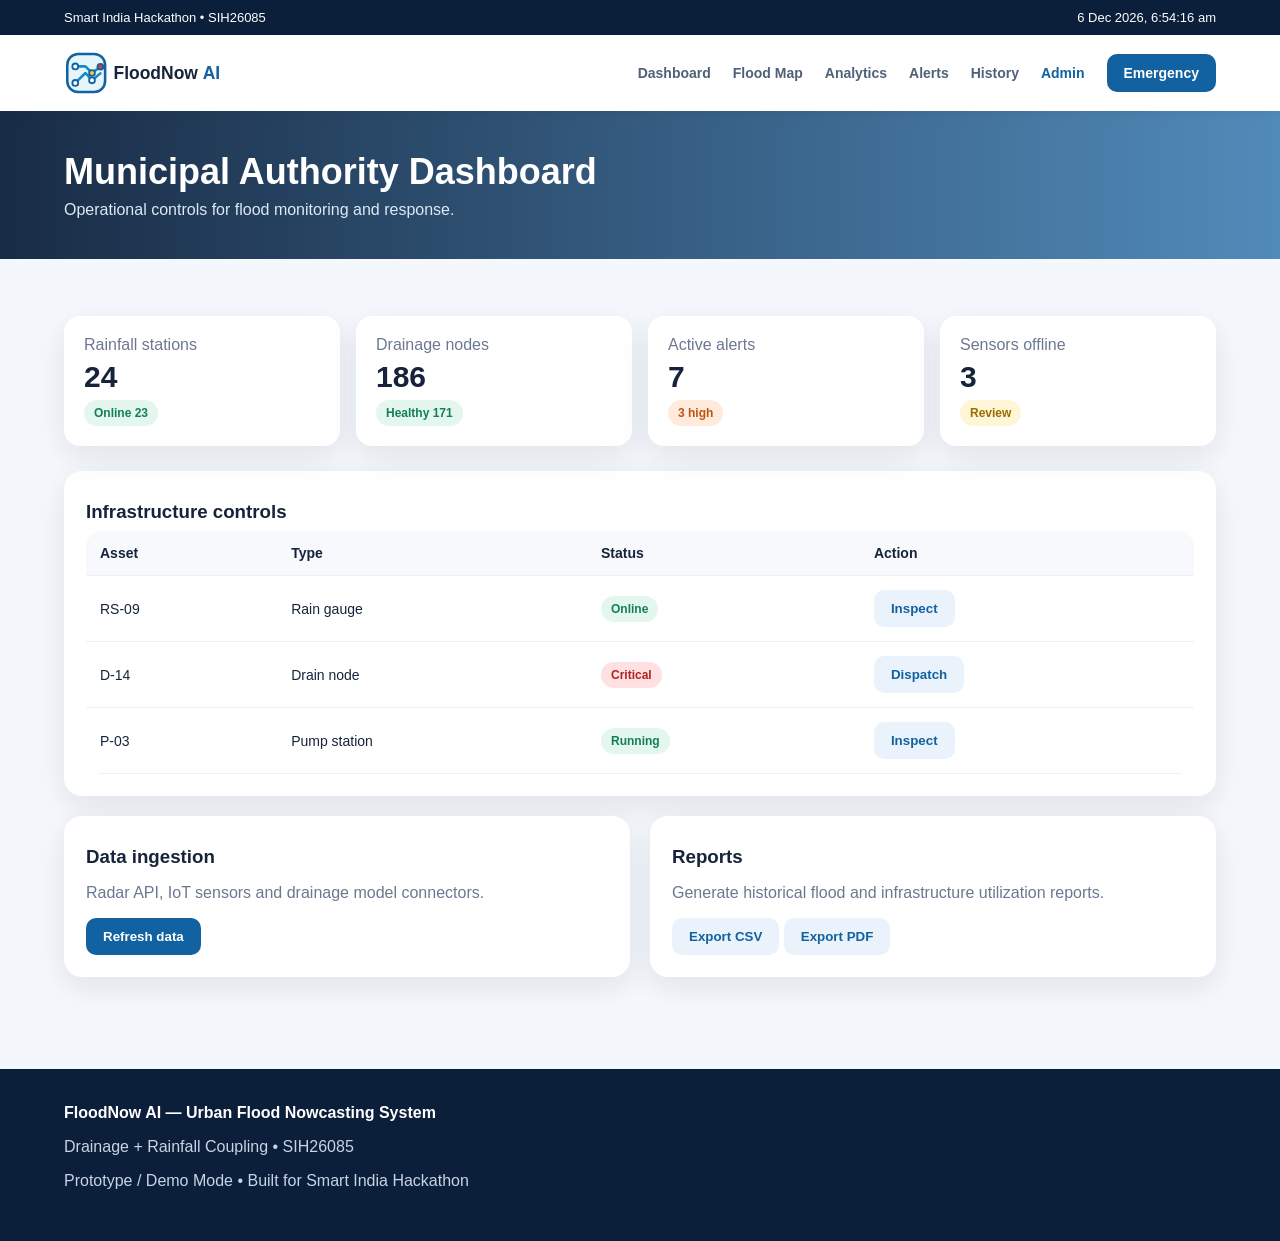
==== commit f235a1dc: "Integrated API's" ====
--- a/admin.html
+++ b/admin.html
@@ -6,7 +6,7 @@
 		<title>Admin Dashboard | FloodNow AI</title>
 		<link rel="stylesheet" href="styles.css" />
 	</head>
-	<body>
+	<body data-api-page="admin">
 		<div class="topbar">
 			<span>Smart India Hackathon • SIH26085</span
 			><span data-clock></span>
--- a/styles.css
+++ b/styles.css
@@ -248,6 +248,39 @@
 	background: #d8ecf7 url('assets/city-map.svg') center/cover no-repeat;
 	position: relative;
 }
+.city-map {
+	display: block;
+	width: 100%;
+	height: 430px;
+	border: 0;
+}
+.leaflet-container {
+	font: inherit;
+}
+.risk-marker {
+	background: transparent;
+	border: 0;
+}
+.risk-marker .map-label {
+	position: relative;
+	display: inline-block;
+	top: auto;
+	left: auto;
+	right: auto;
+	bottom: auto;
+}
+.map-link {
+	display: inline-block;
+	margin-top: 12px;
+	color: var(--blue);
+	font-size: 14px;
+	font-weight: 700;
+}
+.map-labels {
+	position: absolute;
+	inset: 0;
+	pointer-events: none;
+}
 .map-label {
 	position: absolute;
 	background: #fff;
@@ -256,6 +289,51 @@
 	box-shadow: var(--shadow);
 	font-size: 12px;
 	font-weight: 800;
+	white-space: nowrap;
+}
+.map-label::before {
+	content: '';
+	display: inline-block;
+	width: 8px;
+	height: 8px;
+	margin-right: 6px;
+	border-radius: 50%;
+}
+.risk-low::before,
+.low-dot {
+	background: var(--green);
+}
+.risk-moderate::before,
+.moderate-dot {
+	background: var(--yellow);
+}
+.risk-high::before,
+.high-dot {
+	background: var(--orange);
+}
+.risk-critical::before,
+.critical-dot {
+	background: var(--red);
+}
+.map-risk-legend {
+	display: flex;
+	flex-wrap: wrap;
+	gap: 12px 18px;
+	margin-top: 14px;
+	color: var(--muted);
+	font-size: 13px;
+	font-weight: 700;
+}
+.map-risk-legend span {
+	display: inline-flex;
+	align-items: center;
+	gap: 6px;
+}
+.risk-dot {
+	display: inline-block;
+	width: 10px;
+	height: 10px;
+	border-radius: 50%;
 }
 .l1 {
 	top: 22%;
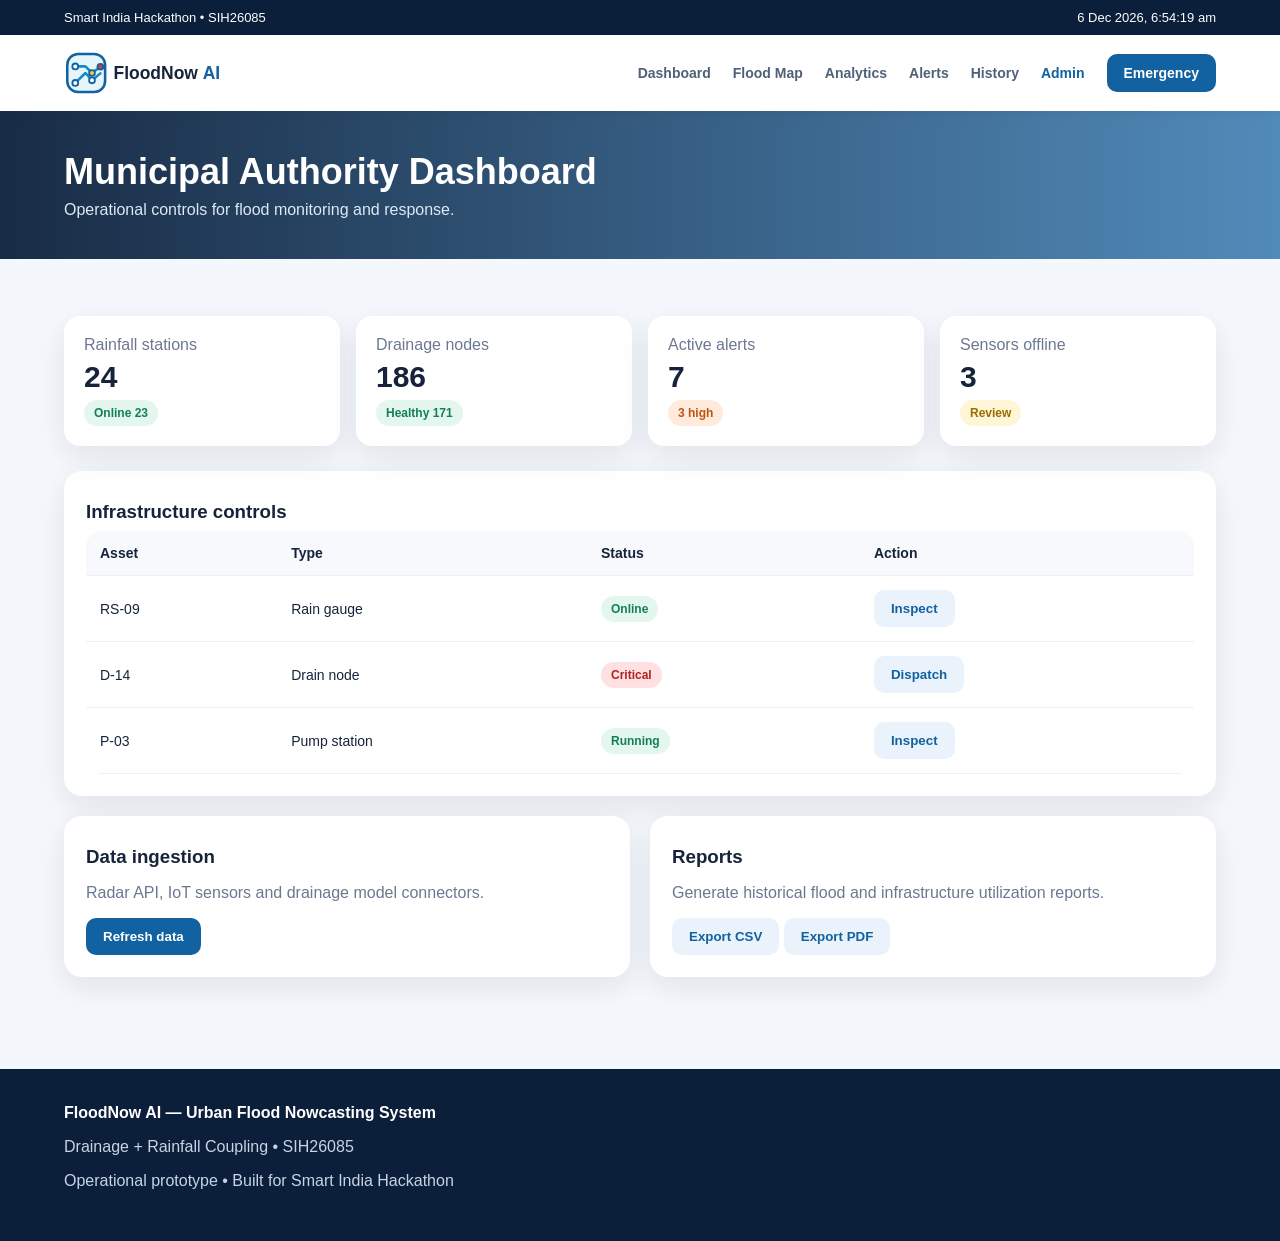
==== commit e618a81f: "updated the UI with relevant API changes and Loaders" ====
--- a/admin.html
+++ b/admin.html
@@ -65,7 +65,7 @@
 					<span class="badge moderate">Review</span>
 				</div>
 			</div>
-			<div class="card">
+			<div class="card admin-infrastructure-card">
 				<h3>Infrastructure controls</h3>
 				<table class="table">
 					<tr>
@@ -108,8 +108,12 @@
 						Generate historical flood and infrastructure utilization
 						reports.
 					</p>
-					<button class="btn secondary">Export CSV</button>
-					<button class="btn secondary">Export PDF</button>
+					<button class="btn secondary" data-export="csv">
+						Export CSV
+					</button>
+					<button class="btn secondary" data-export="pdf">
+						Export PDF
+					</button>
 				</div>
 			</div>
 		</main>
@@ -117,7 +121,7 @@
 			<div class="container">
 				<strong>FloodNow AI — Urban Flood Nowcasting System</strong>
 				<p>Drainage + Rainfall Coupling • SIH26085</p>
-				<p>Prototype / Demo Mode • Built for Smart India Hackathon</p>
+				<p>Operational prototype • Built for Smart India Hackathon</p>
 			</div>
 		</footer>
 		<script src="script.js"></script>
--- a/styles.css
+++ b/styles.css
@@ -46,7 +46,7 @@
 	box-shadow: 0 2px 12px #0000000d;
 	position: sticky;
 	top: 0;
-	z-index: 20;
+	z-index: 2000;
 }
 .brand {
 	display: flex;
@@ -257,6 +257,10 @@
 .leaflet-container {
 	font: inherit;
 }
+.leaflet-top,
+.leaflet-bottom {
+	z-index: 400;
+}
 .risk-marker {
 	background: transparent;
 	border: 0;
@@ -275,6 +279,69 @@
 	color: var(--blue);
 	font-size: 14px;
 	font-weight: 700;
+}
+.selection-card {
+	padding: 18px;
+}
+.selection-card-body {
+	padding-top: 4px;
+}
+.selection-header h4 {
+	margin: 0;
+	font-size: 27px;
+	letter-spacing: 0;
+	line-height: 1.15;
+	color: #1d2d44;
+}
+.selection-subtitle {
+	margin: 6px 0 12px;
+	font-size: 15px;
+	color: #5b6b80;
+}
+.selection-row {
+	display: flex;
+	justify-content: space-between;
+	align-items: center;
+	gap: 14px;
+	padding: 11px 0;
+	border-top: 1px solid #edf1f5;
+	font-size: 15px;
+	color: #2d3b52;
+}
+.selection-row strong {
+	font-size: 16px;
+	font-weight: 800;
+	color: #1d2d44;
+}
+.selection-row-end {
+	padding-bottom: 10px;
+}
+.forecast-pill {
+	display: inline-block;
+	min-width: 100px;
+	text-align: center;
+	padding: 7px 12px;
+	border-radius: 999px;
+	font-weight: 800;
+	font-size: 13px;
+	letter-spacing: 0;
+	text-transform: uppercase;
+}
+.forecast-pill.low {
+	background: #dff8ea;
+	color: #107b59;
+}
+.forecast-pill.moderate {
+	background: #f6efc9;
+	color: #9f7300;
+}
+.forecast-pill.high {
+	background: #ffe3d2;
+	color: #b35114;
+}
+.forecast-pill.critical {
+	background: #ffd9d9;
+	color: #b62a2a;
 }
 .map-labels {
 	position: absolute;
@@ -504,6 +571,69 @@
 	padding: 15px;
 	border-radius: 12px;
 	color: #20557d;
+}
+body.api-loading .stats,
+body.api-loading .layout,
+body.api-loading .two,
+body.api-loading .alerts-feed,
+body.api-loading .history-events-card,
+body.api-loading .admin-infrastructure-card {
+	position: relative;
+	overflow: hidden;
+	min-height: 180px;
+}
+body.api-loading .stats > *,
+body.api-loading .layout > *,
+body.api-loading .two > *,
+body.api-loading .alerts-feed > *,
+body.api-loading .history-events-card > *,
+body.api-loading .admin-infrastructure-card > * {
+	visibility: hidden;
+}
+body.api-loading .stats::after,
+body.api-loading .layout::after,
+body.api-loading .two::after,
+body.api-loading .alerts-feed::after,
+body.api-loading .history-events-card::after,
+body.api-loading .admin-infrastructure-card::after {
+	content: 'Loading live data';
+	position: absolute;
+	inset: 0;
+	display: flex;
+	align-items: center;
+	justify-content: center;
+	padding-top: 28px;
+	background: rgba(244, 247, 251, 0.88);
+	color: var(--blue);
+	font-size: 15px;
+	font-weight: 700;
+	visibility: visible;
+	z-index: 2;
+}
+body.api-loading .stats::before,
+body.api-loading .layout::before,
+body.api-loading .two::before,
+body.api-loading .alerts-feed::before,
+body.api-loading .history-events-card::before,
+body.api-loading .admin-infrastructure-card::before {
+	content: '';
+	position: absolute;
+	top: 50%;
+	left: 50%;
+	width: 28px;
+	height: 28px;
+	margin: -24px 0 0 -14px;
+	border: 3px solid #d3e5f3;
+	border-top-color: var(--blue);
+	border-radius: 50%;
+	animation: data-loader-spin 0.8s linear infinite;
+	visibility: visible;
+	z-index: 3;
+}
+@keyframes data-loader-spin {
+	to {
+		transform: rotate(360deg);
+	}
 }
 .search {
 	padding: 11px 14px;
